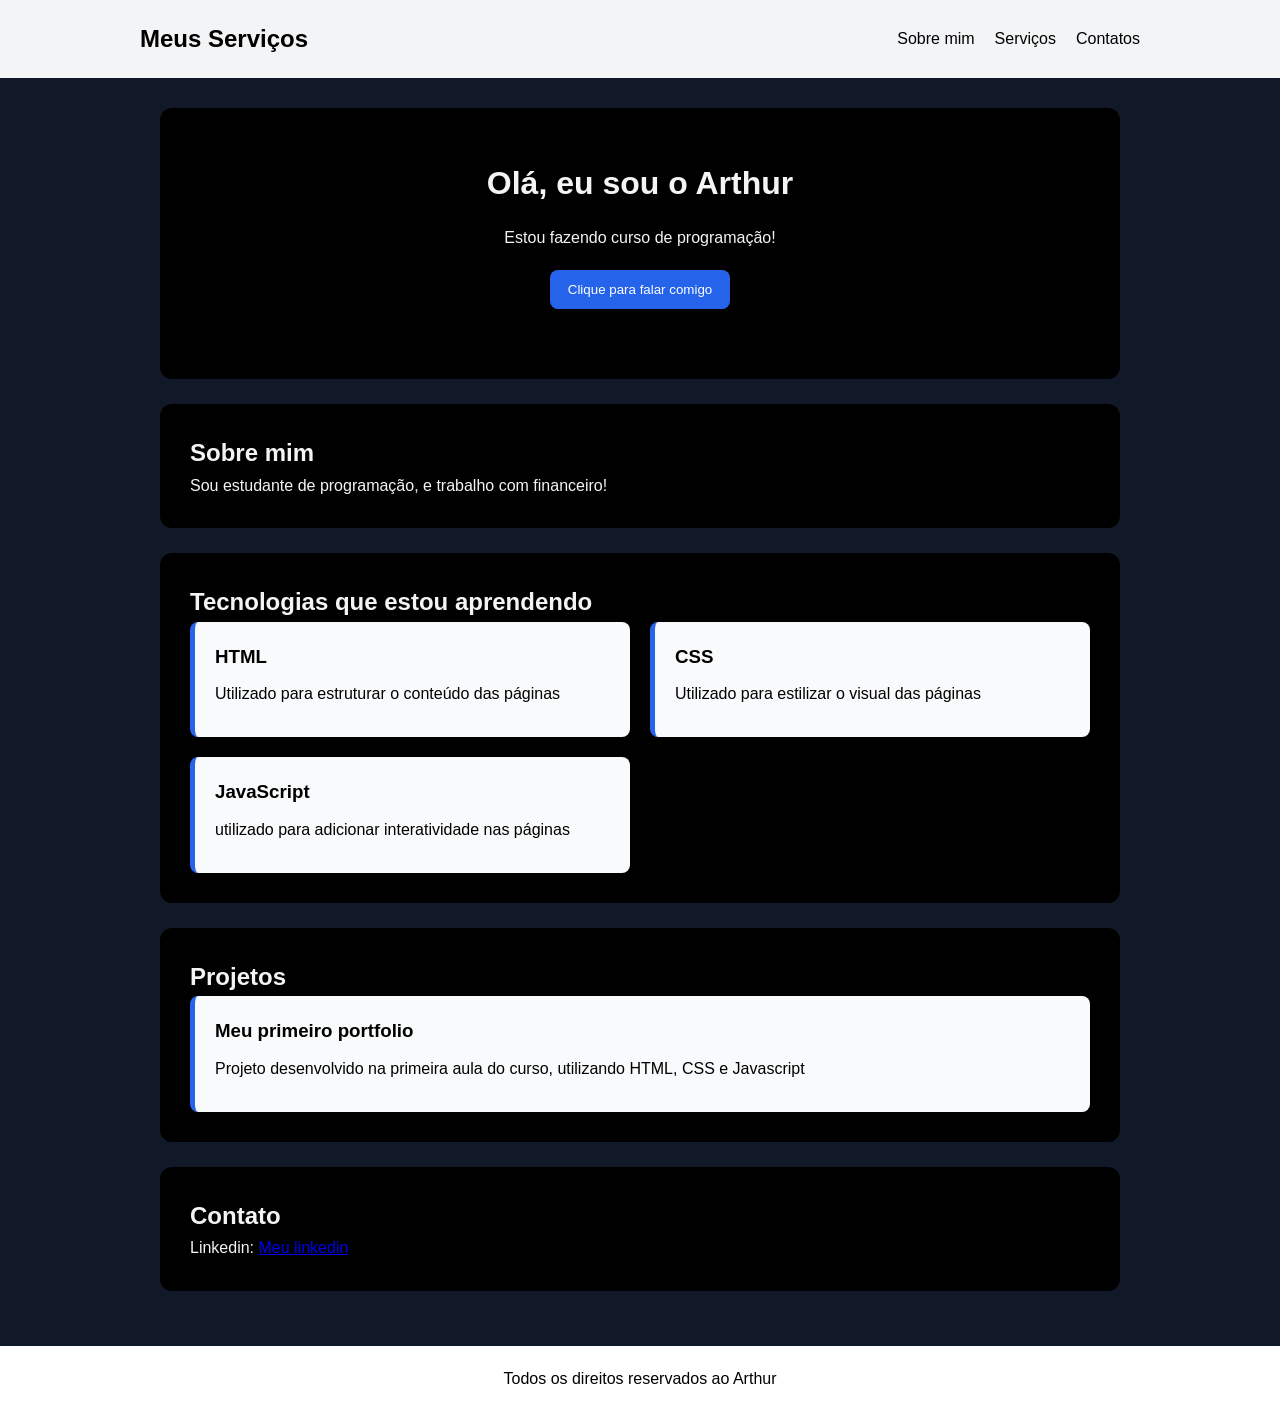
==== index.html @ 7d68a64d "first commit" ====
<!DOCTYPE html>
<html lang="pt-BR">
<head>
    <meta charset="UTF-8">
    <meta name="viewport" content="width=device-width, initial-scale=1.0">
    <title>EmilyPromaga</title>
</head>
<body>

    <header>
        <nav>
            <h1>Meus Serviços</h1>
            <ul>
                <li><a href="#sobre">Sobre mim</a></li>
                <li><a href="#tecnologias">Serviços</a></li>
                <li><a href="">Contatos</a></li>
            
            </ul>
        </nav>
        <link rel="stylesheet" href="style.css">
    </header>
    <main>
        <section class="banner">
            <h2>Olá, eu sou o Arthur</h2>
            <p>Estou fazendo curso de programação!</p>
            <button 
            type="button" 
            onclick={alterarTexto()} 
            id="botaoMensagem">
            Clique para falar comigo</button>
            <p id="mensagem"></p>
        </section>        
        <section id="sobre">
            <h2>Sobre mim</h2>
            <p>Sou estudante de programação, e trabalho com financeiro!</p>
        </section>
        <section id="tencologias">
            <h2>Tecnologias que estou aprendendo</h2>
            <div class="cards"> 
                <article class="card">
                    <h3>HTML</h3>
                    <p>Utilizado para estruturar o conteúdo das páginas</p>
                </article>

                <article class="card">
                    <h3>CSS</h3>
                    <p>Utilizado para estilizar o visual das páginas</p>
                </article>

                <article class="card">
                    <h3>JavaScript</h3>
                    <p>utilizado para adicionar interatividade nas páginas</p>
                </article>
            </div>
        </section>
        <section id="projetos">
            <h2>Projetos</h2>
            <Article class="projeto">
                <h3>Meu primeiro portfolio</h3>
                <p>Projeto desenvolvido na primeira aula do curso, utilizando HTML, CSS e Javascript</p>
            </Article>
        </section>
        <section id="Contato">
            <h2>Contato</h2>
            <p>Linkedin: <a href="https://br.linkedin.com/in/arthurluciano" target="_blank">Meu linkedin</a></p>
        </section>
    </main>
    <footer>
        <p>Todos os direitos reservados ao Arthur</p>
    </footer>

    <script src="script.js"></script>
</body>
</html>
---- style.css ----
/* Reiniciando formatação */
*{
    margin: 0;
    padding: 0;
    box-sizing: border-box;
}

body{
    font-family: Arial, Helvetica, sans-serif;
    background-color:  #111827;
    color:#f3f4f6;
    line-height: 1.6;
}

header{
    background-color: #f3f4f6;
    color:black;
    padding:20px
}

nav{
    max-width: 1000px;
    display: flex;
    margin: 0 auto;
    justify-content: space-between;
    align-items: center;
    flex-wrap: wrap;
}

nav.h1{
    font-size: 28px;
}

nav ul{
    list-style: none;
    display: flex;
    gap: 20px;
    flex-wrap: wrap;
}

nav a{
    color: black;
    text-decoration: none;
}

nav a:hover{
    text-decoration:underline;
}

main{
    max-width: 1000px;
    margin: 0 auto;
    padding: 30px 20px;
}

section{
    background-color: black;
    margin-bottom: 25px;
    padding: 30px;
    border-radius: 12px;
}

.banner{
    text-align: center;
    padding: 50px 30px;
}

.banner h2{
    font-size: 32px;
    margin-bottom: 15px;
}

.banner p{
    margin-bottom: 20px;
}

button{
    background-color: #2563eb;
    color: white;
    padding: 12px 18px;
    border: none;
    border-radius: 8px;
    cursor: pointer;
}

button:hover{
    background-color: #1d4ed8;
}

.cards,
.projetos{
    display: grid;
    grid-template-columns: repeat(2,1fr);
    gap: 20px;
}

.card,
.projeto{
    background-color: #f9fafb;
    padding: 20px;
    border-left: 5px solid #2563eb;
    border-radius: 8px;
}

.card h3,
.card p,
.projeto h3,
.projeto p{
    color: black;
    margin-bottom: 10px;
}

#contato a{
    color: #2563eb;
}

footer{
    text-align: center;
    background-color: white;
    color: black;
    padding: 20px;
}

@media(max-width: 700px){
    nav{
        flex-direction: column;
        gap: 15px;
    }

    nav ul{
        justify-content: center;
    }

    .cards{
        grid-template-columns: 1fr;
    }

    .banner h2{
        font-size: 26px;
    }
}
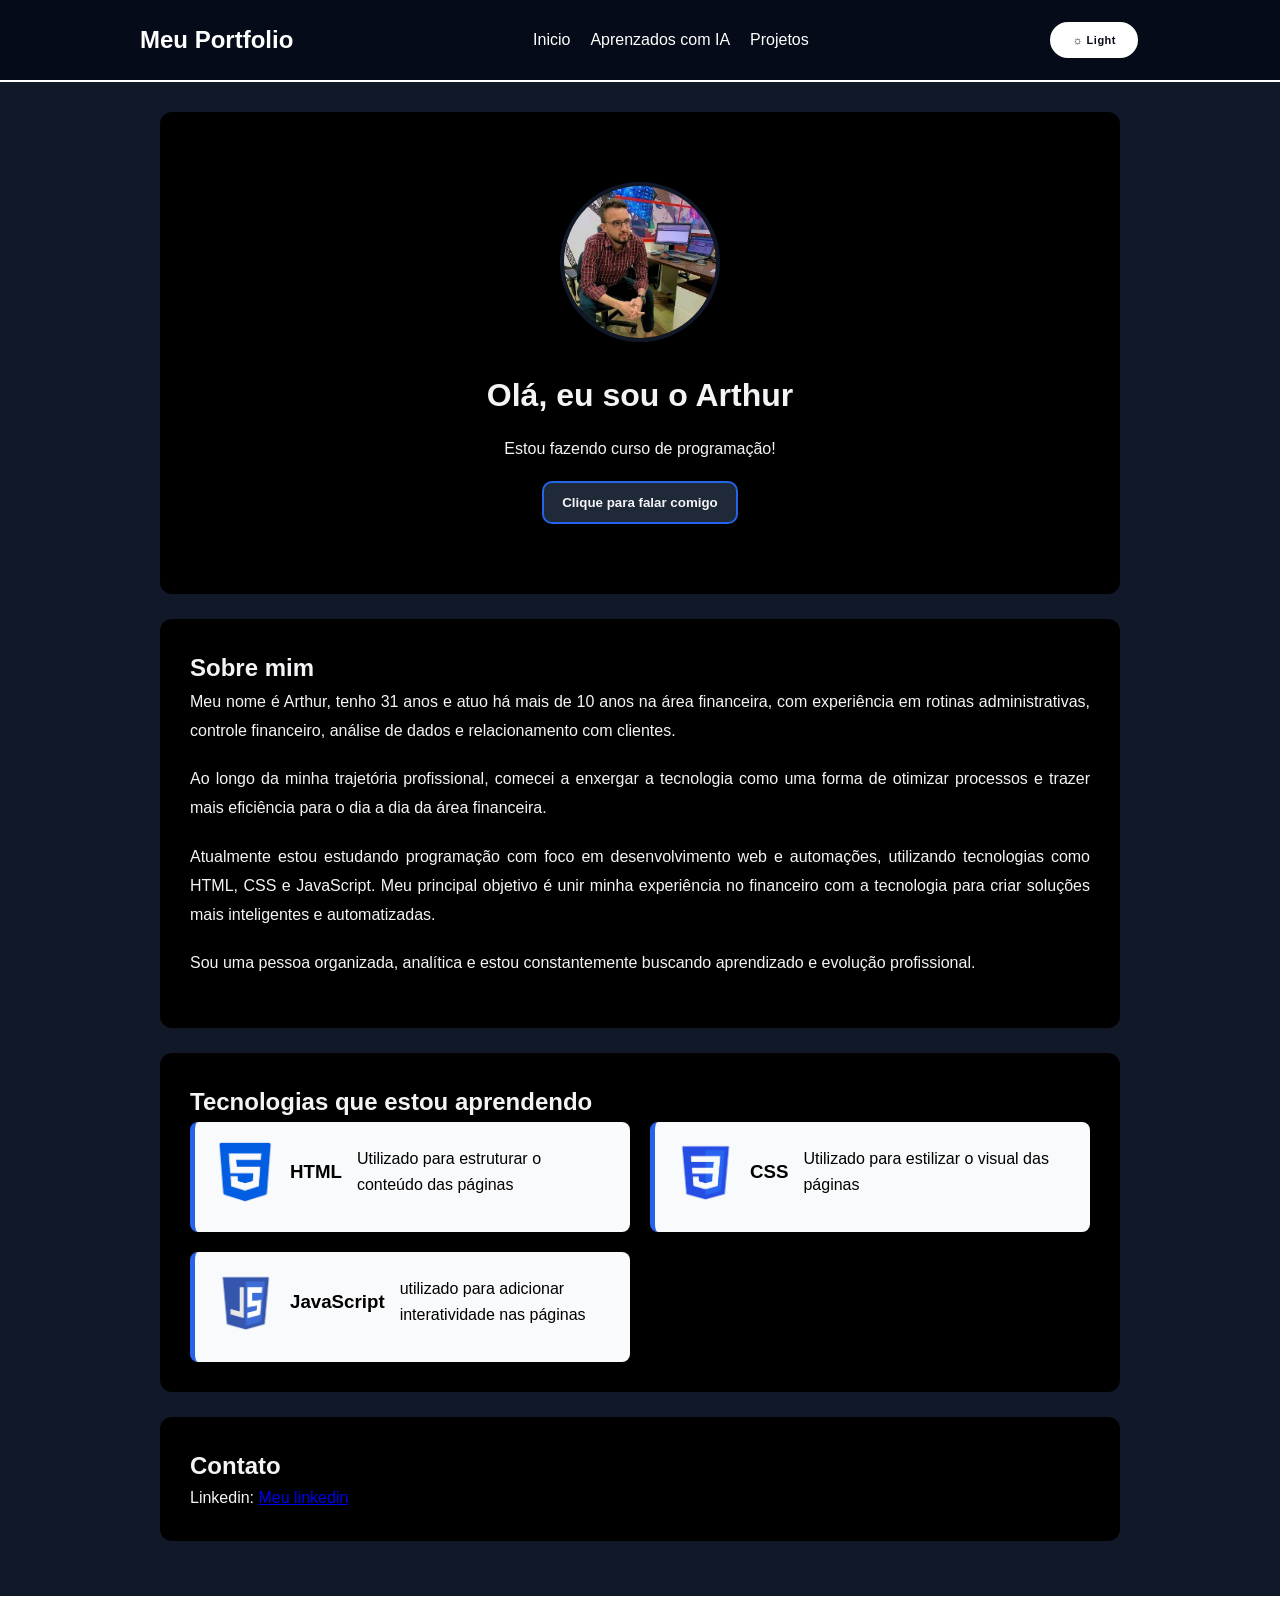
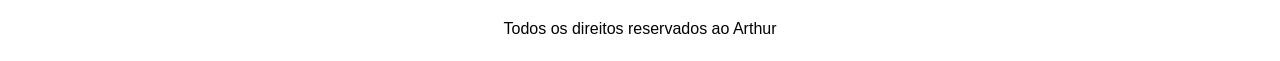
==== commit 37878d1a: "Portfolio-Senai" ====
--- a/index.html
+++ b/index.html
@@ -3,66 +3,92 @@
 <head>
     <meta charset="UTF-8">
     <meta name="viewport" content="width=device-width, initial-scale=1.0">
-    <title>EmilyPromaga</title>
+    <title>ArthurPortfolio</title>
 </head>
 <body>
-
     <header>
         <nav>
-            <h1>Meus Serviços</h1>
-            <ul>
-                <li><a href="#sobre">Sobre mim</a></li>
-                <li><a href="#tecnologias">Serviços</a></li>
-                <li><a href="">Contatos</a></li>
-            
+            <h1>Meu Portfolio</h1>
+             <ul>
+                <li><a href="index.html">Inicio</a></li>
+                <li><a href="aprendizados.html">Aprenzados com IA</a></li>
+                <li><a href="projetos.html">Projetos</a></li>
             </ul>
+            <button id="temaBtn" onclick="trocarTema()">
+                ☼ Light
+            </button>
         </nav>
         <link rel="stylesheet" href="style.css">
     </header>
     <main>
         <section class="banner">
+            <img class="foto-perfil" src="IMG/Fotoperfil.jpg" alt="Foto de perfil">
             <h2>Olá, eu sou o Arthur</h2>
             <p>Estou fazendo curso de programação!</p>
             <button 
             type="button" 
-            onclick={alterarTexto()} 
+            onclick="alterarTexto()" 
             id="botaoMensagem">
             Clique para falar comigo</button>
             <p id="mensagem"></p>
         </section>        
         <section id="sobre">
-            <h2>Sobre mim</h2>
-            <p>Sou estudante de programação, e trabalho com financeiro!</p>
+             <h2>Sobre mim</h2>
+
+            <p>
+                Meu nome é Arthur, tenho 31 anos e atuo há mais de 10 anos na área
+                financeira, com experiência em rotinas administrativas, controle
+                financeiro, análise de dados e relacionamento com clientes.
+            </p>
+
+             <p>
+                Ao longo da minha trajetória profissional, comecei a enxergar a
+                tecnologia como uma forma de otimizar processos e trazer mais eficiência
+                para o dia a dia da área financeira.
+            </p>
+
+            <p>
+                Atualmente estou estudando programação com foco em desenvolvimento web e
+                automações, utilizando tecnologias como HTML, CSS e JavaScript.
+                Meu principal objetivo é unir minha experiência no financeiro com a
+                tecnologia para criar soluções mais inteligentes e automatizadas.
+            </p>
+
+            <p>
+                Sou uma pessoa organizada, analítica e estou constantemente buscando
+                aprendizado e evolução profissional.
+             </p>
+
+
+
         </section>
         <section id="tencologias">
             <h2>Tecnologias que estou aprendendo</h2>
+            <p id="TecnologiaSelecionada"></p>
             <div class="cards"> 
-                <article class="card">
+                <article onclick="mostrarTecnologia('HTML')" class="card">
+                    <img class="icone-tecnologia" src="IMG/Design sem nome.png" alt="icone do HTML">
                     <h3>HTML</h3>
                     <p>Utilizado para estruturar o conteúdo das páginas</p>
                 </article>
 
-                <article class="card">
+                <article onclick="mostrarTecnologia('CSS')" class="card">
+                    <img class="icone-css" src="IMG/css.png.png" alt="icone css">
                     <h3>CSS</h3>
                     <p>Utilizado para estilizar o visual das páginas</p>
                 </article>
 
-                <article class="card">
+                <article onclick="mostrarTecnologia('javascript')"  class="card">
+                    <img class="icone-java" src="IMG/JavaClaro.png" alt="icone javascript">
                     <h3>JavaScript</h3>
                     <p>utilizado para adicionar interatividade nas páginas</p>
                 </article>
             </div>
         </section>
-        <section id="projetos">
-            <h2>Projetos</h2>
-            <Article class="projeto">
-                <h3>Meu primeiro portfolio</h3>
-                <p>Projeto desenvolvido na primeira aula do curso, utilizando HTML, CSS e Javascript</p>
-            </Article>
-        </section>
+
         <section id="Contato">
             <h2>Contato</h2>
-            <p>Linkedin: <a href="https://br.linkedin.com/in/arthurluciano" target="_blank">Meu linkedin</a></p>
+            <p>Linkedin: <a href="https://www.linkedin.com/in/arthuroliveiraluciano" target="_blank">Meu linkedin</a></p>
         </section>
     </main>
     <footer>
--- a/style.css
+++ b/style.css
@@ -13,9 +13,18 @@
 }
 
 header{
-    background-color: #f3f4f6;
-    color:black;
-    padding:20px
+    background-color: #050b18;
+    color: white;
+    padding: 20px;
+    border-bottom: 2px solid white;
+}
+
+.foto-perfil{
+    width: 160px;
+    height: 160px;
+    border-radius: 50%;
+    margin: 20px;
+    border: 4px solid #111827;
 }
 
 nav{
@@ -39,12 +48,13 @@
 }
 
 nav a{
-    color: black;
+    color: white;
     text-decoration: none;
+    transition: 0.3s;
 }
 
 nav a:hover{
-    text-decoration:underline;
+    color: #2563eb;
 }
 
 main{
@@ -75,18 +85,39 @@
 }
 
 button{
+    background-color: #1f2937;
+    color: #f3f4f6;
+    padding: 12px 18px;
+    border: 2px solid #2563eb;
+    border-radius: 10px;
+    cursor: pointer;
+    font-weight: bold;
+    transition: 0.3s;
+}
+
+button:hover{
     background-color: #2563eb;
-    color: white;
-    padding: 12px 18px;
-    border: none;
-    border-radius: 8px;
-    cursor: pointer;
-}
-
-button:hover{
-    background-color: #1d4ed8;
-}
-
+    transform: scale(1.05);
+}
+
+.icone-tecnologia{
+    width: 60px;
+    height: 60px;  
+    margin-bottom: 10px;
+}
+
+.icone-css{
+    width: 60px;
+    height: 60px;
+    margin-bottom: 10px;
+}
+
+.icone-java{
+      width: 60px;
+    height: 60px;
+    margin-bottom: 10px;
+}
+  
 .cards,
 .projetos{
     display: grid;
@@ -102,6 +133,12 @@
     border-radius: 8px;
 }
 
+.card {
+    display: flex;
+    align-items: center;
+    gap: 15px;
+}
+
 .card h3,
 .card p,
 .projeto h3,
@@ -138,4 +175,126 @@
     .banner h2{
         font-size: 26px;
     }
+}
+
+/* =========================
+   LIGHT MODE
+========================= */
+
+.light-mode{
+    background-color: #f3f4f6;
+    color: #111827;
+}
+
+.light-mode header{
+    background-color: white;
+    color: #050b18;
+    border-bottom: 2px solid #050b18;
+}
+
+/* Links no modo claro */
+.light-mode nav a{
+    color: #111827;
+}
+
+.light-mode nav a:hover{
+    color: #2563eb;
+}
+
+/* SEÇÕES */
+.light-mode section{
+    background-color: white;
+    color: #111827;
+    box-shadow: 0 2px 8px rgba(0,0,0,0.08);
+}
+
+/* CARDS */
+.light-mode .card,
+.light-mode .projeto{
+    background-color: #f9fafb;
+    color: #111827;
+}
+
+/* FOOTER */
+.light-mode footer{
+    background-color: white;
+    color: #111827;
+    border-top: 2px solid #2563eb;
+}
+
+/* =========================
+   BOTÃO TEMA
+========================= */
+
+
+/* SITE DARK -> botão claro */
+#temaBtn{
+    background-color: white;
+    color: #050b18;
+    border: 2px solid #050b18;
+    padding: 12px 24px;
+    border-radius: 40px;
+    cursor: pointer;
+    font-weight: bold;
+    font-size: 18px;
+    transition: 0.3s;
+}
+
+/* Hover */
+#temaBtn:hover{
+    transform: scale(1.05);
+}
+
+/* SITE LIGHT -> botão escuro */
+.light-mode #temaBtn{
+    background-color: #050b18;
+    color: white;
+    border: 2px solid #050b18;
+}
+
+#temaBtn{
+    font-size: 11px;
+    letter-spacing: 0.5px;
+    padding: 12px 22px;
+}
+
+#sobre p{
+    text-align: justify;
+    margin-bottom: 20px;
+    line-height: 1.8;
+}
+
+/* =========================
+   PÁGINA PROJETOS
+========================= */
+
+.projeto{
+    margin-top: 30px;
+    padding: 30px;
+}
+
+.projeto h3{
+    margin-bottom: 20px;
+}
+
+.projeto p{
+    line-height: 1.8;
+}
+
+/* =========================
+   TEXTO DA PÁGINA PROJETOS
+========================= */
+
+#projetos h2{
+    margin-bottom: 20px;
+}
+
+#projetos p{
+    margin-bottom: 25px;
+    line-height: 1.8;
+}
+
+#projetos h3{
+    margin-bottom: 20px;
+    margin-top: 30px;
 }
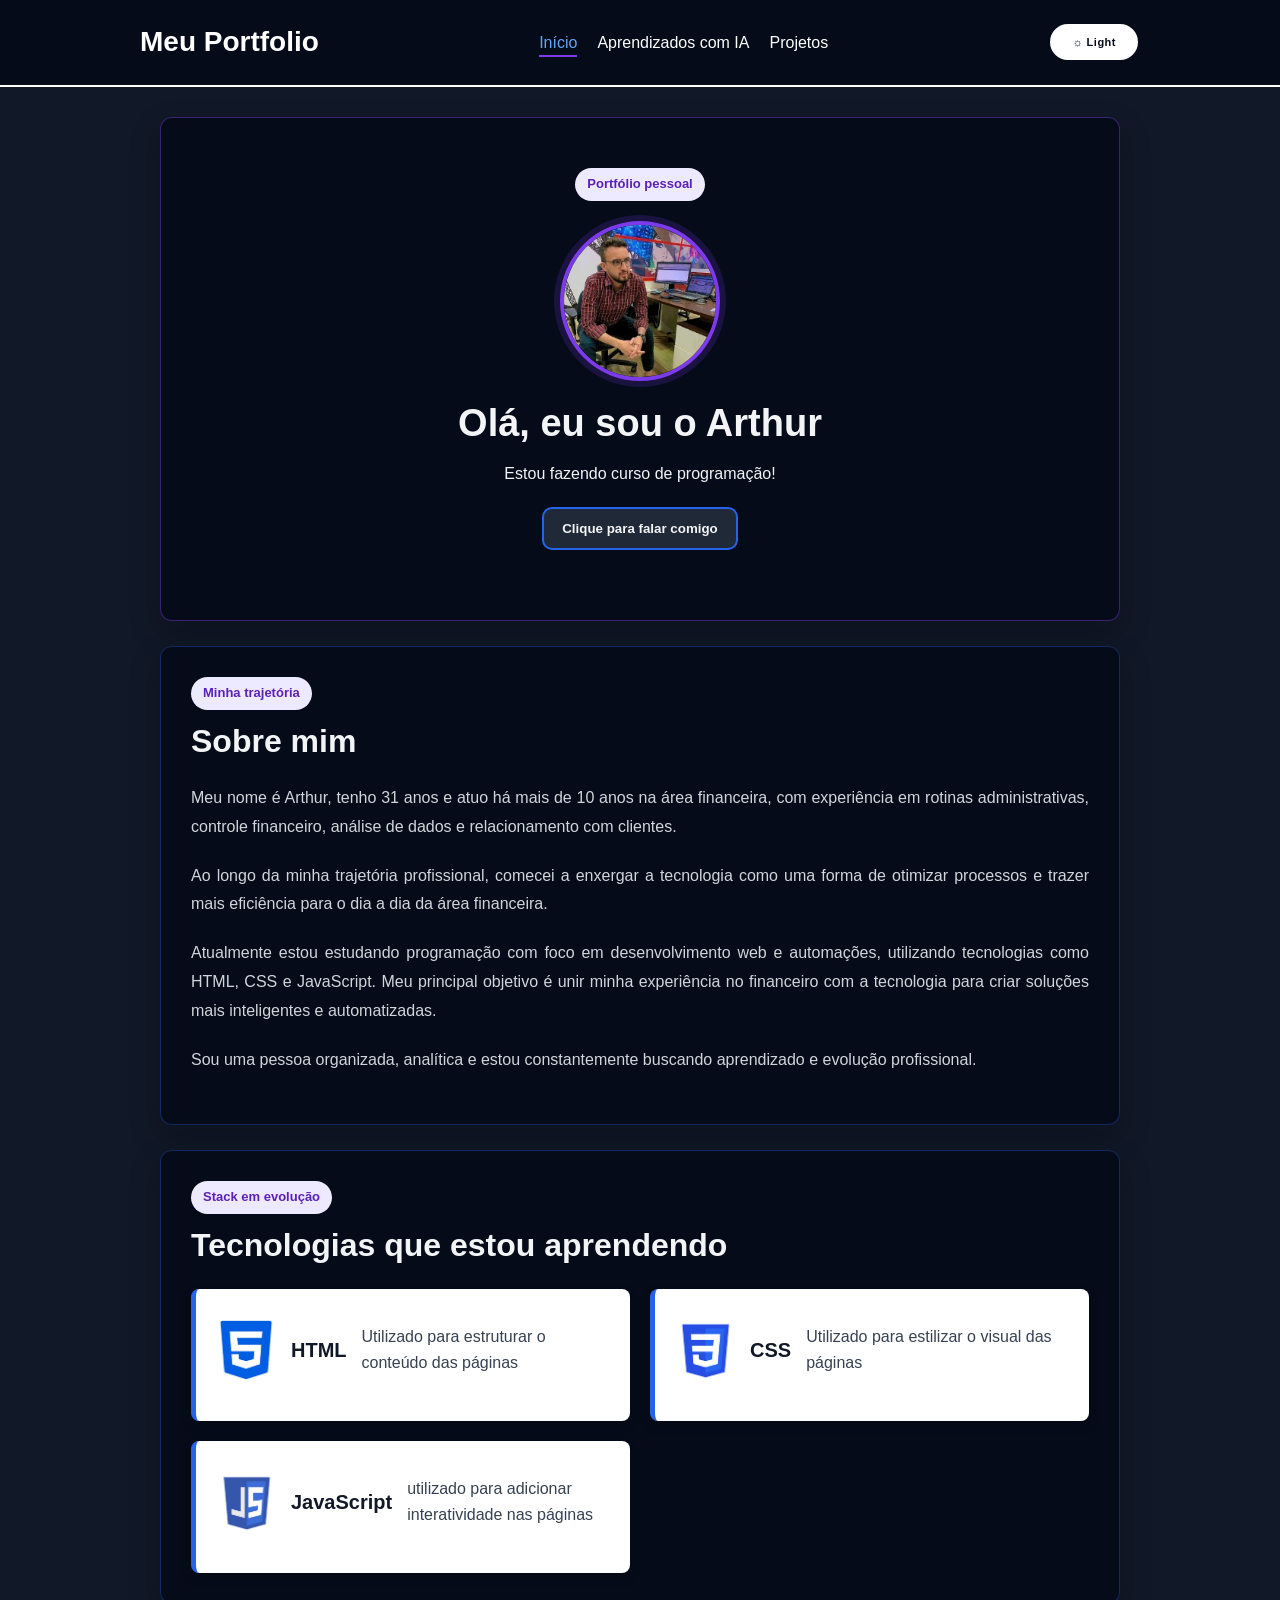
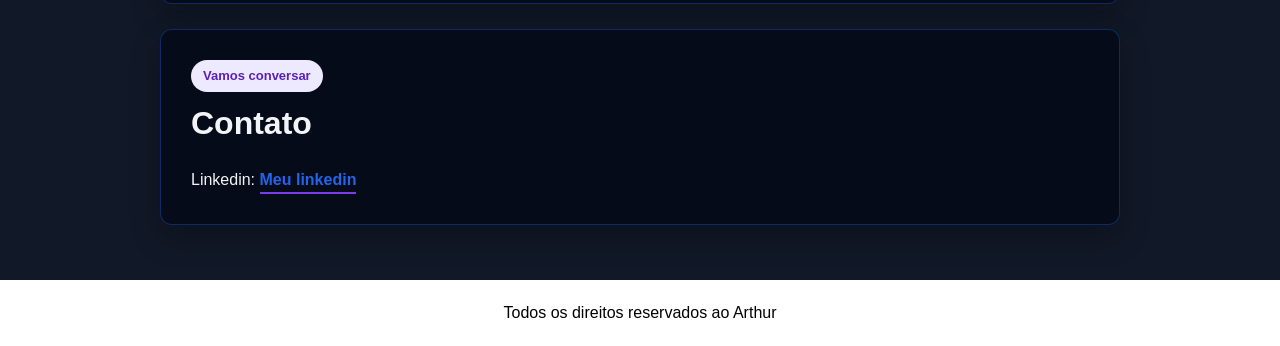
==== commit c9782bc1: "Atualizações do dia: ajustes em aprendizados, layout e estilo" ====
--- a/index.html
+++ b/index.html
@@ -4,24 +4,25 @@
     <meta charset="UTF-8">
     <meta name="viewport" content="width=device-width, initial-scale=1.0">
     <title>ArthurPortfolio</title>
+    <link rel="stylesheet" href="style.css">
 </head>
 <body>
     <header>
         <nav>
             <h1>Meu Portfolio</h1>
              <ul>
-                <li><a href="index.html">Inicio</a></li>
-                <li><a href="aprendizados.html">Aprenzados com IA</a></li>
+                <li><a href="index.html">Início</a></li>
+                <li><a href="aprendizados.html">Aprendizados com IA</a></li>
                 <li><a href="projetos.html">Projetos</a></li>
             </ul>
             <button id="temaBtn" onclick="trocarTema()">
                 ☼ Light
             </button>
         </nav>
-        <link rel="stylesheet" href="style.css">
     </header>
-    <main>
-        <section class="banner">
+    <main class="pagina-inicio">
+        <section class="banner secao-destaque">
+            <span class="etiqueta-pagina">Portfólio pessoal</span>
             <img class="foto-perfil" src="IMG/Fotoperfil.jpg" alt="Foto de perfil">
             <h2>Olá, eu sou o Arthur</h2>
             <p>Estou fazendo curso de programação!</p>
@@ -32,8 +33,11 @@
             Clique para falar comigo</button>
             <p id="mensagem"></p>
         </section>        
-        <section id="sobre">
-             <h2>Sobre mim</h2>
+        <section id="sobre" class="secao-padrao">
+            <div class="cabecalho-secao">
+                <span class="etiqueta-pagina">Minha trajetória</span>
+                <h2>Sobre mim</h2>
+            </div>
 
             <p>
                 Meu nome é Arthur, tenho 31 anos e atuo há mais de 10 anos na área
@@ -62,8 +66,11 @@
 
 
         </section>
-        <section id="tencologias">
-            <h2>Tecnologias que estou aprendendo</h2>
+        <section id="tecnologias" class="secao-padrao">
+            <div class="cabecalho-secao">
+                <span class="etiqueta-pagina">Stack em evolução</span>
+                <h2>Tecnologias que estou aprendendo</h2>
+            </div>
             <p id="TecnologiaSelecionada"></p>
             <div class="cards"> 
                 <article onclick="mostrarTecnologia('HTML')" class="card">
@@ -86,8 +93,11 @@
             </div>
         </section>
 
-        <section id="Contato">
-            <h2>Contato</h2>
+        <section id="contato" class="secao-padrao contato-card">
+            <div class="cabecalho-secao">
+                <span class="etiqueta-pagina">Vamos conversar</span>
+                <h2>Contato</h2>
+            </div>
             <p>Linkedin: <a href="https://www.linkedin.com/in/arthuroliveiraluciano" target="_blank">Meu linkedin</a></p>
         </section>
     </main>
@@ -97,4 +107,4 @@
 
     <script src="script.js"></script>
 </body>
-</html>                      +</html>                      
--- a/style.css
+++ b/style.css
@@ -36,7 +36,7 @@
     flex-wrap: wrap;
 }
 
-nav.h1{
+nav h1{
     font-size: 28px;
 }
 
@@ -55,6 +55,12 @@
 
 nav a:hover{
     color: #2563eb;
+}
+
+nav a.ativo{
+    color: #60a5fa;
+    border-bottom: 2px solid #7c3aeb;
+    padding-bottom: 4px;
 }
 
 main{
@@ -92,12 +98,18 @@
     border-radius: 10px;
     cursor: pointer;
     font-weight: bold;
-    transition: 0.3s;
-}
-
-button:hover{
+    box-shadow: 0 0 0 rgba(37, 99, 235, 0);
+    transition: background-color 0.3s, border-color 0.3s, color 0.3s, transform 0.3s, box-shadow 0.3s;
+}
+
+button:hover,
+button:focus-visible{
     background-color: #2563eb;
-    transform: scale(1.05);
+    color: #ffffff;
+    border-color: #60a5fa;
+    transform: translateY(-3px) scale(1.03);
+    box-shadow: 0 10px 22px rgba(37, 99, 235, 0.35);
+    outline: none;
 }
 
 .icone-tecnologia{
@@ -147,6 +159,523 @@
     margin-bottom: 10px;
 }
 
+.cards-aprendizados {
+    display: grid;
+    grid-template-columns: repeat(2, 1fr);
+    gap: 22px;
+    margin-top: 24px;
+}
+
+.aprendizado{
+    background-color: #ffffff;
+    color: #111827;
+    padding: 26px;
+    border-radius: 10px;
+    border-left: 5px solid #7c3aeb;
+    box-shadow: 0 4px 12px rgba(0,0,0,0.16);
+}
+
+.aprendizado span{
+    display: inline-block;
+    background-color: #ede9fe;
+    color: #5b21b6;
+    padding: 6px 12px;
+    border-radius: 20px;
+    font-size: 14px;
+    font-weight: bold;
+    margin-bottom: 10px;
+}
+
+.aprendizado h3{
+    color: #111827;
+    font-size: 20px;
+    margin-bottom: 14px;
+}
+
+.aprendizado p{
+    color: #374151;
+    font-size: 16px;
+    line-height: 1.7;
+    margin-bottom: 12px;
+}
+
+.aprendizado strong{
+    color: #111827;
+}
+
+.botao-excluir{
+    margin-top: 10px;
+    background-color: #1f2937;
+    border-color: #7c3aeb;
+    color: #ffffff;
+    padding: 10px 14px;
+}
+
+.botao-excluir:hover,
+.botao-excluir:focus-visible{
+    background-color: #7c3aeb;
+    border-color: #a78bfa;
+    box-shadow: 0 10px 22px rgba(124, 58, 235, 0.32);
+}
+
+/* =========================
+   PÁGINA APRENDIZADOS
+========================= */
+
+.pagina-aprendizados{
+    background-color: #050b18;
+    border: 1px solid rgba(37, 99, 235, 0.35);
+    box-shadow: 0 12px 30px rgba(0,0,0,0.25);
+}
+
+.cabecalho-aprendizados{
+    max-width: 760px;
+    margin-bottom: 28px;
+}
+
+.etiqueta-pagina{
+    display: inline-block;
+    background-color: #ede9fe;
+    color: #5b21b6;
+    padding: 6px 12px;
+    border-radius: 20px;
+    font-size: 13px;
+    font-weight: bold;
+    margin-bottom: 12px;
+}
+
+.cabecalho-aprendizados h2{
+    font-size: 34px;
+    line-height: 1.2;
+    margin-bottom: 12px;
+}
+
+.cabecalho-aprendizados p{
+    color: #d1d5db;
+    font-size: 17px;
+}
+
+.form-aprendizado{
+    display: grid;
+    grid-template-columns: repeat(2, 1fr);
+    gap: 18px;
+    background-color: #111827;
+    padding: 28px;
+    border: 1px solid rgba(124, 58, 235, 0.45);
+    border-radius: 10px;
+    margin-bottom: 24px;
+}
+
+.cabecalho-form{
+    grid-column: 1 / -1;
+    display: grid;
+    grid-template-columns: minmax(220px, 0.7fr) 1fr;
+    align-items: end;
+    gap: 12px 24px;
+    padding-bottom: 18px;
+    border-bottom: 1px solid rgba(124, 58, 235, 0.25);
+}
+
+.cabecalho-form .etiqueta-pagina{
+    grid-column: 1 / -1;
+    justify-self: start;
+    width: fit-content;
+    margin-bottom: 10px;
+}
+
+.cabecalho-form h3{
+    grid-column: 1 / -1;
+    color: #f9fafb;
+    font-size: 22px;
+    margin-bottom: 8px;
+}
+
+.cabecalho-form p{
+    grid-column: 1 / -1;
+    color: #d1d5db;
+    max-width: 680px;
+    margin: 0;
+}
+
+#botaoNovoRegistro{
+    grid-column: 1 / 2;
+    justify-self: start;
+    align-self: start;
+    min-width: 170px;
+    padding: 12px 18px;
+    background-color: #1d4ed8;
+    border-color: #1e40af;
+    color: #ffffff;
+}
+
+#botaoNovoRegistro:hover,
+#botaoNovoRegistro:focus-visible{
+    background-color: #1e40af;
+    border-color: #2563eb;
+}
+
+.campo-form{
+    display: flex;
+    flex-direction: column;
+    gap: 8px;
+}
+
+.campos-aprendizado{
+    grid-column: 1 / -1;
+    display: grid;
+    grid-template-columns: repeat(2, 1fr);
+    gap: 18px;
+}
+
+.oculto-form{
+    display: none;
+}
+
+.campo-form-completo,
+.acoes-form{
+    grid-column: 1 / -1;
+}
+
+.form-aprendizado label{
+    color: #d1d5db;
+    font-size: 14px;
+    font-weight: bold;
+}
+
+.form-aprendizado input,
+.form-aprendizado select,
+.form-aprendizado textarea{
+    width: 100%;
+    background-color: #f9fafb;
+    color: #111827;
+    border: 2px solid transparent;
+    border-radius: 8px;
+    padding: 12px 14px;
+    font: inherit;
+    outline: none;
+}
+
+.form-aprendizado input:focus,
+.form-aprendizado select:focus,
+.form-aprendizado textarea:focus{
+    border-color: #7c3aeb;
+    box-shadow: 0 0 0 3px rgba(124, 58, 235, 0.22);
+}
+
+.form-aprendizado textarea{
+    min-height: 118px;
+    resize: vertical;
+}
+
+.acoes-form{
+    display: flex;
+    justify-content: flex-start;
+    gap: 12px;
+    flex-wrap: wrap;
+    margin-top: 8px;
+}
+
+.form-aprendizado button{
+    background-color: #2563eb;
+    border-color: #2563eb;
+    min-width: 220px;
+}
+
+.botao-secundario{
+    background-color: #1f2937;
+    border-color: #7c3aeb;
+}
+
+.feedback-form{
+    grid-column: 1 / -1;
+    min-height: 24px;
+    font-weight: bold;
+}
+
+.feedback-form.sucesso{
+    color: #86efac;
+}
+
+.feedback-form.erro{
+    color: #fca5a5;
+}
+
+.feedback-form.info{
+    color: #bfdbfe;
+}
+
+#contadorAprendizados{
+    color: #d1d5db;
+    font-weight: bold;
+    margin-bottom: 14px;
+}
+
+.barra-aprendizados{
+    display: flex;
+    align-items: center;
+    justify-content: space-between;
+    gap: 16px;
+    flex-wrap: wrap;
+    padding: 16px;
+    background-color: #111827;
+    border-radius: 10px;
+    border: 1px solid rgba(37, 99, 235, 0.3);
+}
+
+.filtros{
+    display: flex;
+    gap: 10px;
+    flex-wrap: wrap;
+}
+
+.filtros button{
+    background-color: transparent;
+    border-color: #374151;
+    color: #f3f4f6;
+    padding: 10px 14px;
+}
+
+.filtros button:hover{
+    border-color: #7c3aeb;
+    background-color: #7c3aeb;
+    box-shadow: 0 10px 22px rgba(124, 58, 235, 0.32);
+}
+
+#botaoAprendizados{
+    border-color: #7c3aeb;
+}
+
+.aprendizado{
+    transition: transform 0.3s, box-shadow 0.3s;
+    animation: aparecerCard 0.35s ease both;
+}
+
+.aprendizado:hover{
+    transform: translateY(-4px);
+    box-shadow: 0 12px 22px rgba(0,0,0,0.22);
+}
+
+@keyframes aparecerCard{
+    from{
+        opacity: 0;
+        transform: translateY(12px);
+    }
+
+    to{
+        opacity: 1;
+        transform: translateY(0);
+    }
+}
+
+.light-mode .pagina-aprendizados{
+    background-color: #ffffff;
+    border-color: rgba(37, 99, 235, 0.18);
+}
+
+.light-mode .cabecalho-aprendizados p,
+.light-mode #contadorAprendizados{
+    color: #374151;
+}
+
+.light-mode .form-aprendizado,
+.light-mode .barra-aprendizados{
+    background-color: #f8fafc;
+    border-color: #dbeafe;
+}
+
+.light-mode .form-aprendizado h3{
+    color: #111827;
+}
+
+.light-mode .cabecalho-form{
+    border-bottom-color: #dbeafe;
+}
+
+.light-mode .cabecalho-form p{
+    color: #374151;
+}
+
+.light-mode .form-aprendizado label{
+    color: #1f2937;
+}
+
+.light-mode .form-aprendizado input,
+.light-mode .form-aprendizado select,
+.light-mode .form-aprendizado textarea{
+    background-color: #ffffff;
+    color: #111827;
+    border-color: #bfdbfe;
+    box-shadow: 0 2px 6px rgba(37, 99, 235, 0.08);
+}
+
+.light-mode .form-aprendizado input::placeholder,
+.light-mode .form-aprendizado textarea::placeholder{
+    color: #6b7280;
+}
+
+.light-mode .form-aprendizado input:hover,
+.light-mode .form-aprendizado select:hover,
+.light-mode .form-aprendizado textarea:hover{
+    border-color: #60a5fa;
+}
+
+.light-mode .form-aprendizado input:focus,
+.light-mode .form-aprendizado select:focus,
+.light-mode .form-aprendizado textarea:focus{
+    background-color: #ffffff;
+    border-color: #7c3aeb;
+    box-shadow: 0 0 0 3px rgba(124, 58, 235, 0.18);
+}
+
+.light-mode .feedback-form.sucesso{
+    color: #166534;
+}
+
+.light-mode .feedback-form.erro{
+    color: #b91c1c;
+}
+
+.light-mode .feedback-form.info{
+    color: #1d4ed8;
+}
+
+.light-mode .filtros button{
+    background-color: #ffffff;
+    color: #111827;
+    border-color: #bfdbfe;
+}
+
+.light-mode .filtros button:hover,
+.light-mode .filtros button:focus-visible{
+    background-color: #7c3aeb;
+    border-color: #7c3aeb;
+    color: #ffffff;
+}
+
+/* =========================
+   PADRÃO VISUAL DAS PÁGINAS
+========================= */
+
+.secao-padrao,
+.secao-destaque{
+    background-color: #050b18;
+    border: 1px solid rgba(37, 99, 235, 0.35);
+    box-shadow: 0 12px 30px rgba(0,0,0,0.25);
+}
+
+.cabecalho-secao{
+    max-width: 760px;
+    margin-bottom: 24px;
+}
+
+.cabecalho-secao h2{
+    font-size: 32px;
+    line-height: 1.2;
+    margin-bottom: 12px;
+}
+
+.cabecalho-secao p{
+    color: #d1d5db;
+    font-size: 17px;
+}
+
+.banner.secao-destaque{
+    display: flex;
+    flex-direction: column;
+    align-items: center;
+    border-color: rgba(124, 58, 235, 0.45);
+}
+
+.banner .etiqueta-pagina{
+    margin-bottom: 0;
+}
+
+.banner h2{
+    font-size: 38px;
+    line-height: 1.2;
+}
+
+.foto-perfil{
+    border-color: #7c3aeb;
+    box-shadow: 0 0 0 6px rgba(124, 58, 235, 0.18);
+}
+
+#sobre p{
+    color: #d1d5db;
+}
+
+#TecnologiaSelecionada{
+    color: #bfdbfe;
+    font-weight: bold;
+    margin-bottom: 16px;
+}
+
+.card,
+.projeto{
+    background-color: #ffffff;
+    color: #111827;
+    border-left-color: #2563eb;
+    box-shadow: 0 4px 12px rgba(0,0,0,0.16);
+    transition: transform 0.3s, box-shadow 0.3s;
+}
+
+.card:hover,
+.projeto:hover{
+    transform: translateY(-4px);
+    box-shadow: 0 12px 22px rgba(0,0,0,0.22);
+}
+
+.card{
+    min-height: 132px;
+    cursor: pointer;
+}
+
+.card h3,
+.projeto h3{
+    color: #111827;
+    font-size: 20px;
+}
+
+.card p,
+.projeto p{
+    color: #374151;
+}
+
+.projeto{
+    border-left-color: #7c3aeb;
+}
+
+.projeto .etiqueta-pagina{
+    margin-bottom: 14px;
+}
+
+.contato-card a{
+    display: inline-block;
+    color: #bfdbfe;
+    font-weight: bold;
+    text-decoration: none;
+    border-bottom: 2px solid #7c3aeb;
+}
+
+.contato-card a:hover{
+    color: #ffffff;
+}
+
+.light-mode .secao-padrao,
+.light-mode .secao-destaque{
+    background-color: #ffffff;
+    border-color: rgba(37, 99, 235, 0.18);
+}
+
+.light-mode .cabecalho-secao p,
+.light-mode #sobre p{
+    color: #374151;
+}
+
+.light-mode .contato-card a{
+    color: #2563eb;
+}
+
 #contato a{
     color: #2563eb;
 }
@@ -206,6 +735,20 @@
     background-color: white;
     color: #111827;
     box-shadow: 0 2px 8px rgba(0,0,0,0.08);
+}
+
+.light-mode button{
+    background-color: #ffffff;
+    color: #111827;
+    border-color: #2563eb;
+}
+
+.light-mode button:hover,
+.light-mode button:focus-visible{
+    background-color: #2563eb;
+    color: #ffffff;
+    border-color: #60a5fa;
+    box-shadow: 0 10px 22px rgba(37, 99, 235, 0.25);
 }
 
 /* CARDS */
@@ -242,7 +785,11 @@
 
 /* Hover */
 #temaBtn:hover{
-    transform: scale(1.05);
+    background-color: #2563eb;
+    color: #ffffff;
+    border-color: #60a5fa;
+    transform: translateY(-3px) scale(1.03);
+    box-shadow: 0 10px 22px rgba(37, 99, 235, 0.35);
 }
 
 /* SITE LIGHT -> botão escuro */
@@ -297,4 +844,97 @@
 #projetos h3{
     margin-bottom: 20px;
     margin-top: 30px;
-}+}
+
+.oculto{
+    display: none;
+}
+
+@media(max-width: 700px){
+    main{
+        padding: 20px 14px;
+    }
+
+    section{
+        padding: 22px;
+    }
+
+    .cabecalho-aprendizados h2{
+        font-size: 28px;
+    }
+
+    .form-aprendizado{
+        grid-template-columns: 1fr;
+        padding: 20px;
+        gap: 16px;
+    }
+
+    .campos-aprendizado{
+        grid-template-columns: 1fr;
+        gap: 16px;
+    }
+
+    .cabecalho-form{
+        grid-template-columns: 1fr;
+        padding-bottom: 14px;
+    }
+
+    .cabecalho-form p{
+        font-size: 15px;
+    }
+
+    #botaoNovoRegistro{
+        width: 100%;
+    }
+
+    .form-aprendizado input,
+    .form-aprendizado select,
+    .form-aprendizado textarea{
+        font-size: 16px;
+    }
+
+    .barra-aprendizados{
+        align-items: stretch;
+        padding: 14px;
+    }
+
+    .filtros,
+    .barra-aprendizados #botaoAprendizados,
+    .acoes-form,
+    .form-aprendizado button{
+        width: 100%;
+    }
+
+    .filtros button{
+        flex: 1;
+        min-width: 120px;
+    }
+
+    .cards-aprendizados{
+        grid-template-columns: 1fr;
+    }
+
+    .cards,
+    .projetos{
+        grid-template-columns: 1fr;
+    }
+}
+
+@media(max-width: 420px){
+    nav h1{
+        font-size: 24px;
+    }
+
+    nav ul{
+        gap: 12px;
+    }
+
+    .cabecalho-aprendizados h2,
+    .cabecalho-secao h2{
+        font-size: 26px;
+    }
+
+    .filtros button{
+        min-width: 100%;
+    }
+}
